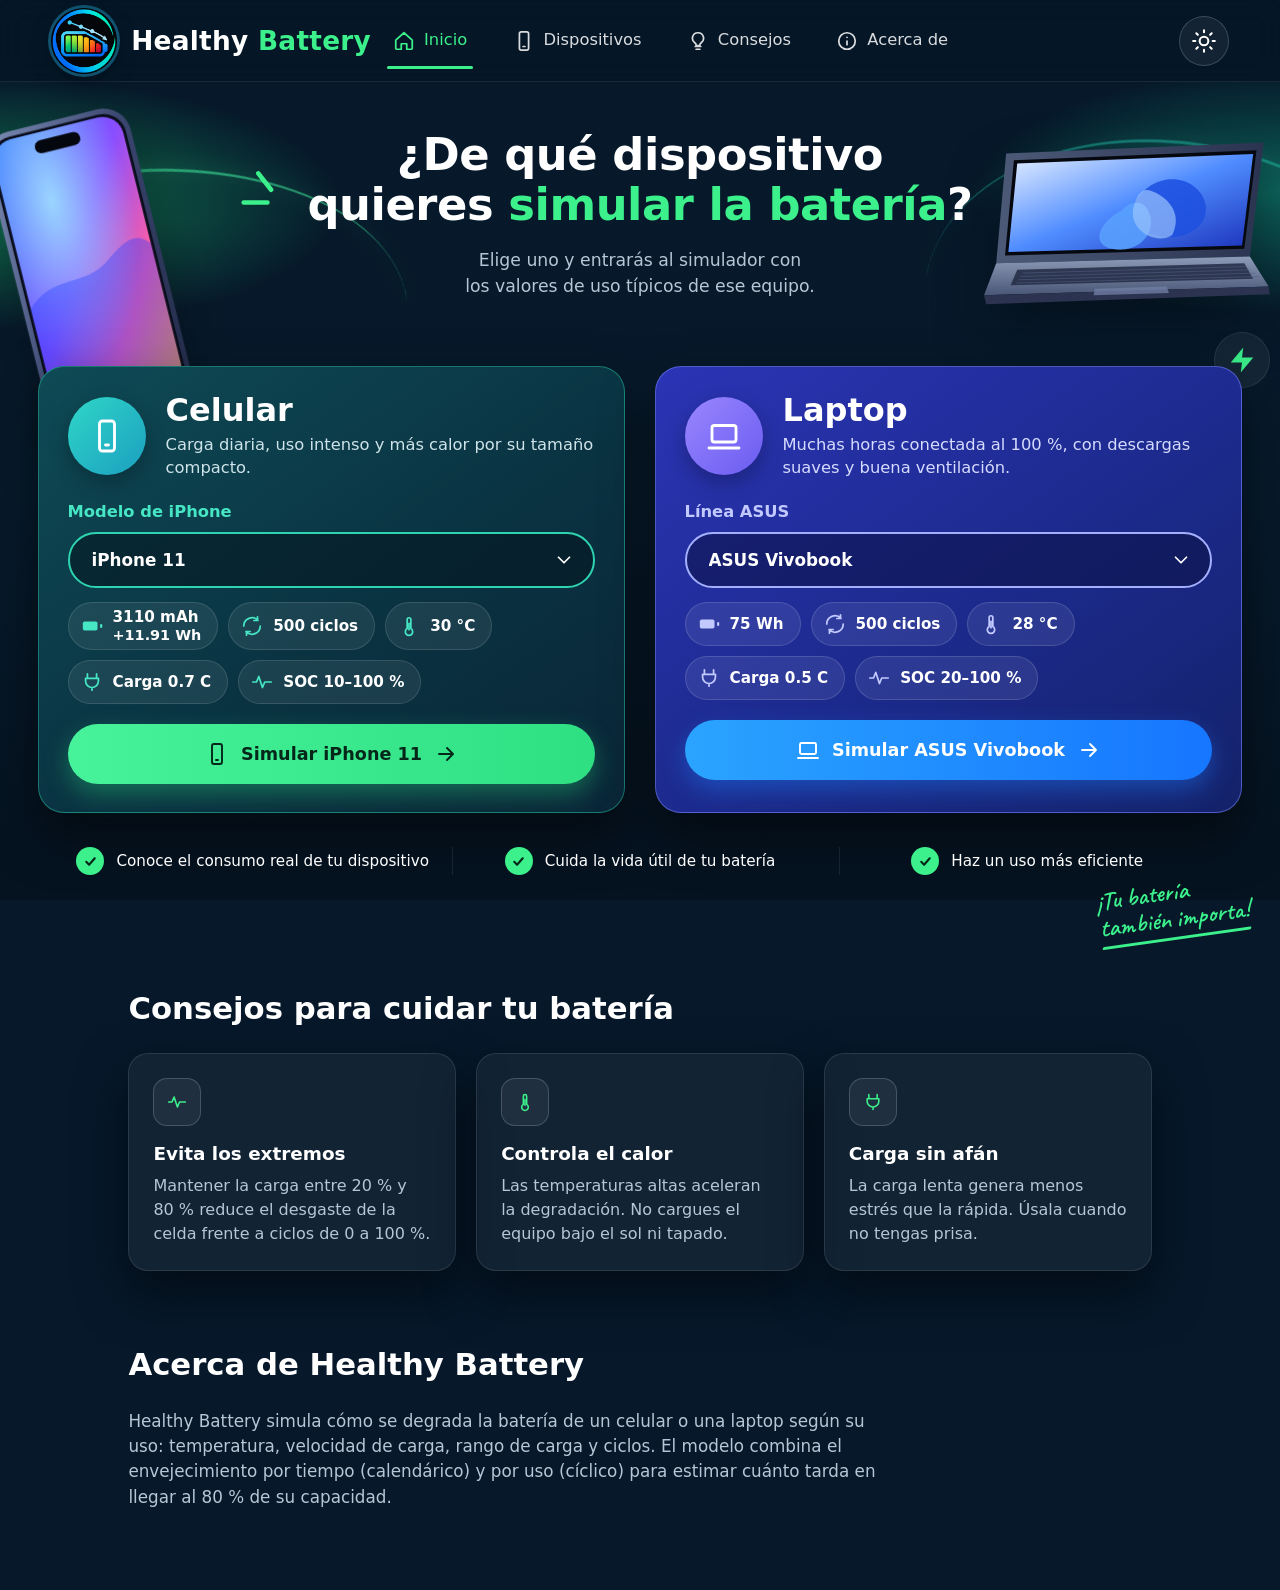
==== index.html @ 4bd44118 "Creación del proyecto" ====
<!doctype html>
<html lang="es">
<head>
  <meta charset="utf-8">
  <meta name="viewport" content="width=device-width, initial-scale=1">
  <title>Healthy Battery - Cuida tu batería</title>
  <link rel="icon" type="image/png" href="img/favicon.png">
  <!-- Tipografía manuscrita del lema (si no hay internet se usa una cursiva del sistema) -->
  <link rel="preconnect" href="https://fonts.googleapis.com">
  <link rel="preconnect" href="https://fonts.gstatic.com" crossorigin>
  <link href="https://fonts.googleapis.com/css2?family=Caveat:wght@600&display=swap" rel="stylesheet">
  <!-- theme.js va primero: aplica el tema guardado antes de pintar y evita el parpadeo -->
  <script src="js/theme.js"></script>
  <link rel="stylesheet" href="css/home.css">
</head>
<body>
  <!-- Íconos reutilizables: <svg class="ic"><use href="#i-nombre"/></svg> -->
  <svg width="0" height="0" style="position:absolute" aria-hidden="true">
    <symbol id="i-bolt" viewBox="0 0 24 24"><path d="M13 2 3 14h9l-1 8 10-12h-9z"/></symbol>
    <symbol id="i-phone" viewBox="0 0 24 24"><rect x="7" y="2" width="10" height="20" rx="2"/><path d="M11 18h2"/></symbol>
    <symbol id="i-laptop" viewBox="0 0 24 24"><rect x="4" y="5" width="16" height="11" rx="1.5"/><path d="M2 20h20"/></symbol>
    <symbol id="i-arrow" viewBox="0 0 24 24"><path d="M5 12h14M13 6l6 6-6 6"/></symbol>
    <symbol id="i-moon" viewBox="0 0 24 24"><path d="M21 12.8A9 9 0 1 1 11.2 3a7 7 0 0 0 9.8 9.8z"/></symbol>
    <symbol id="i-sun" viewBox="0 0 24 24"><circle cx="12" cy="12" r="4"/><path d="M12 2v2M12 20v2M4.9 4.9l1.4 1.4M17.7 17.7l1.4 1.4M2 12h2M20 12h2M4.9 19.1l1.4-1.4M17.7 6.3l1.4-1.4"/></symbol>
    <symbol id="i-home" viewBox="0 0 24 24"><path d="m3 11 9-8 9 8v9a1 1 0 0 1-1 1h-5v-6H9v6H4a1 1 0 0 1-1-1z"/></symbol>
    <symbol id="i-bulb" viewBox="0 0 24 24"><path d="M9 18h6M10 21h4M12 3a6 6 0 0 0-3.5 10.9c.9.7 1.5 1.6 1.5 2.6V17h4v-.5c0-1 .6-1.9 1.5-2.6A6 6 0 0 0 12 3z"/></symbol>
    <symbol id="i-info" viewBox="0 0 24 24"><circle cx="12" cy="12" r="9"/><path d="M12 16v-4M12 8h.01"/></symbol>
    <symbol id="i-battery" viewBox="0 0 24 24"><rect x="2" y="7" width="16" height="10" rx="2" fill="currentColor" stroke="none"/><path d="M22 11v2" stroke-width="2.4"/></symbol>
    <symbol id="i-cycle" viewBox="0 0 24 24"><path d="M21 12a9 9 0 0 1-15.5 6.2M3 12a9 9 0 0 1 15.5-6.2M18 2v4h-4M6 22v-4h4"/></symbol>
    <symbol id="i-thermo" viewBox="0 0 24 24"><path d="M14 14.8V5a2 2 0 0 0-4 0v9.8a4 4 0 1 0 4 0z"/><path d="M12 9v7"/></symbol>
    <symbol id="i-plug" viewBox="0 0 24 24"><path d="M7 3v5M17 3v5M5 8h14v3a7 7 0 0 1-14 0zM12 18v3"/></symbol>
    <symbol id="i-pulse" viewBox="0 0 24 24"><path d="M2 12h4l2.5-6 4 12 2.5-6H22"/></symbol>
    <symbol id="i-check" viewBox="0 0 24 24"><path d="m6 12.5 4 4 8-9"/></symbol>
    <symbol id="i-chev" viewBox="0 0 24 24"><path d="m6 9 6 6 6-6"/></symbol>
  </svg>

  <!-- ============ ENCABEZADO ============ -->
  <header class="topbar">
    <a class="brand" href="#inicio" aria-label="Healthy Battery, ir al inicio">
      <img class="logo" src="img/logo.png" alt="">
      <span>Healthy <b>Battery</b></span>
    </a>

    <nav class="nav" aria-label="Principal">
      <a href="#inicio" class="active"><svg class="ic"><use href="#i-home"/></svg>Inicio</a>
      <a href="#dispositivos"><svg class="ic"><use href="#i-phone"/></svg>Dispositivos</a>
      <a href="#consejos"><svg class="ic"><use href="#i-bulb"/></svg>Consejos</a>
      <a href="#acerca"><svg class="ic"><use href="#i-info"/></svg>Acerca de</a>
    </nav>

    <button id="themeBtn" class="theme-btn" type="button" aria-label="Cambiar a modo claro">
      <svg class="ic"><use href="#i-sun"/></svg>
    </button>
  </header>

  <main>
    <!-- ============ HÉROE ============ -->
    <section class="hero" id="inicio">
      <span class="bg-wave bg-wave-l" aria-hidden="true"></span>
      <span class="bg-wave bg-wave-r" aria-hidden="true"></span>

      <!-- Adornos -->
      <span class="bolt-badge bolt-l" aria-hidden="true"><svg class="ic"><use href="#i-bolt"/></svg></span>
      <span class="bolt-badge bolt-r" aria-hidden="true"><svg class="ic"><use href="#i-bolt"/></svg></span>
      <svg class="spark spark-l" viewBox="0 0 70 60" aria-hidden="true"><path d="M4 40h26M20 8l14 18"/></svg>
      <svg class="spark spark-r" viewBox="0 0 70 60" aria-hidden="true"><path d="M66 40H40M50 8 36 26"/></svg>

      <!-- Celular (ilustración propia). Para usar una foto: reemplaza el <svg> por <img src="img/home/celular.png" alt=""> -->
      <svg class="art art-phone" viewBox="0 0 220 420" aria-hidden="true">
        <defs>
          <linearGradient id="pBody" x1="0" y1="0" x2="1" y2="1"><stop offset="0" stop-color="#7f8fb8"/><stop offset=".5" stop-color="#3b4670"/><stop offset="1" stop-color="#232a48"/></linearGradient>
          <linearGradient id="pScr" x1=".1" y1="0" x2=".9" y2="1"><stop offset="0" stop-color="#2d6bff"/><stop offset=".45" stop-color="#8a4dff"/><stop offset=".75" stop-color="#ff5fa2"/><stop offset="1" stop-color="#ff9a3c"/></linearGradient>
          <radialGradient id="pGlow" cx=".35" cy=".25" r=".6"><stop offset="0" stop-color="#9fe3ff" stop-opacity=".9"/><stop offset="1" stop-color="#9fe3ff" stop-opacity="0"/></radialGradient>
        </defs>
        <rect x="8" y="6" width="204" height="408" rx="38" fill="url(#pBody)"/>
        <rect x="15" y="13" width="190" height="394" rx="32" fill="#0a0e1c"/>
        <rect x="19" y="17" width="182" height="386" rx="29" fill="url(#pScr)"/>
        <rect x="19" y="17" width="182" height="386" rx="29" fill="url(#pGlow)"/>
        <path d="M19 250c40-40 80-10 120-40s50-20 62-8v201a29 29 0 0 1-29 29H48a29 29 0 0 1-29-29z" fill="#1b3cff" opacity=".35"/>
        <rect x="78" y="28" width="64" height="18" rx="9" fill="#05070f"/>
      </svg>

      <!-- Laptop (ilustración propia). Para usar una foto: reemplaza el <svg> por <img src="img/home/laptop.png" alt=""> -->
      <svg class="art art-laptop" viewBox="0 0 520 330" aria-hidden="true">
        <defs>
          <linearGradient id="lScr" x1="0" y1="0" x2="1" y2="1"><stop offset="0" stop-color="#e8f1ff"/><stop offset=".5" stop-color="#4f8cff"/><stop offset="1" stop-color="#1a2fb8"/></linearGradient>
          <linearGradient id="lLid" x1="0" y1="0" x2="1" y2="0"><stop offset="0" stop-color="#4c5a78"/><stop offset="1" stop-color="#2a3350"/></linearGradient>
          <linearGradient id="lBase" x1="0" y1="0" x2="0" y2="1"><stop offset="0" stop-color="#8d9bb8"/><stop offset="1" stop-color="#4a5675"/></linearGradient>
        </defs>
        <polygon points="40,28 505,8 480,214 22,226" fill="url(#lLid)"/>
        <polygon points="54,40 492,22 470,200 38,212" fill="#06080f"/>
        <polygon points="60,46 486,29 466,194 44,206" fill="url(#lScr)"/>
        <g opacity=".85">
          <path d="M270 120c40-70 120-50 130 0 8 40-40 70-90 55-50-15-70 40-30 8z" fill="#1d4fe0"/>
          <path d="M250 130c-40 20-60 60-20 70 40 10 80-20 70-60-10-35-40-25-50-10z" fill="#5aa2ff"/>
          <path d="M300 95c30 10 60 40 40 80-30 20-80-10-70-50 5-20 15-35 30-30z" fill="#a9d1ff" opacity=".7"/>
        </g>
        <polygon points="22,226 480,214 514,268 0,284" fill="url(#lBase)"/>
        <polygon points="0,284 514,268 516,282 4,300" fill="#2b3350"/>
        <g fill="#232b44" opacity=".85">
          <polygon points="60,238 470,226 486,254 48,266"/>
        </g>
        <g stroke="#52608a" stroke-width="1.4" opacity=".7">
          <path d="M70 244l404-12M66 250l416-12M62 256l428-12M58 262l440-12"/>
        </g>
        <polygon points="200,272 330,268 334,280 198,284" fill="#6f7ea3" opacity=".8"/>
      </svg>

      <div class="hero-text">
        <h1>¿De qué dispositivo<br>quieres <em>simular la batería</em>?</h1>
        <p>Elige uno y entrarás al simulador con<br>los valores de uso típicos de ese equipo.</p>
      </div>
    </section>

    <!-- ============ TARJETAS DE DISPOSITIVO ============ -->
    <section class="home" id="dispositivos" aria-label="Dispositivos">
      <div id="cards" class="cards"></div>

      <ul class="perks">
        <li><span class="tick"><svg class="ic"><use href="#i-check"/></svg></span>Conoce el consumo real de tu dispositivo</li>
        <li><span class="tick"><svg class="ic"><use href="#i-check"/></svg></span>Cuida la vida útil de tu batería</li>
        <li><span class="tick"><svg class="ic"><use href="#i-check"/></svg></span>Haz un uso más eficiente</li>
      </ul>

      <span class="slogan">¡Tu batería<br>también importa!</span>
    </section>

    <!-- ============ CONSEJOS ============ -->
    <section class="info" id="consejos" aria-labelledby="t-consejos">
      <h2 id="t-consejos">Consejos para cuidar tu batería</h2>
      <div class="tips">
        <article class="tip"><span class="tip-ico"><svg class="ic"><use href="#i-pulse"/></svg></span>
          <h3>Evita los extremos</h3><p>Mantener la carga entre 20 % y 80 % reduce el desgaste de la celda frente a ciclos de 0 a 100 %.</p></article>
        <article class="tip"><span class="tip-ico"><svg class="ic"><use href="#i-thermo"/></svg></span>
          <h3>Controla el calor</h3><p>Las temperaturas altas aceleran la degradación. No cargues el equipo bajo el sol ni tapado.</p></article>
        <article class="tip"><span class="tip-ico"><svg class="ic"><use href="#i-plug"/></svg></span>
          <h3>Carga sin afán</h3><p>La carga lenta genera menos estrés que la rápida. Úsala cuando no tengas prisa.</p></article>
      </div>
    </section>

    <!-- ============ ACERCA DE ============ -->
    <section class="info about" id="acerca" aria-labelledby="t-acerca">
      <h2 id="t-acerca">Acerca de Healthy Battery</h2>
      <p>Healthy Battery simula cómo se degrada la batería de un celular o una laptop según su uso: temperatura, velocidad de carga, rango de carga y ciclos. El modelo combina el envejecimiento por tiempo (calendárico) y por uso (cíclico) para estimar cuánto tarda en llegar al 80 % de su capacidad.</p>
    </section>
  </main>

  <footer class="foot"></footer>

  <script>
    addEventListener('error', function (e) {
      var t = e.target, box = document.getElementById('cards');
      if (!box) return;
      // Ignora recursos externos opcionales (la fuente de Google si no hay internet)
      var ref = t && t.getAttribute && (t.getAttribute('src') || t.getAttribute('href') || '');
      if (/^https?:/.test(ref)) return;
      box.textContent = (t && (t.src || t.href) && t !== window)
        ? 'No se pudo cargar "' + (t.getAttribute('src') || t.getAttribute('href')) + '". Revisa la ruta.'
        : 'Error de JavaScript: ' + e.message;
    }, true);
  </script>
  <script src="js/devices.js"></script>
  <script src="js/home.js"></script>
</body>
</html>
---- css/home.css ----
/* home.css: pantalla de inicio de Healthy Battery (modo claro y oscuro).
   Los colores salen de las variables de :root (claro) y :root[data-theme="dark"] (oscuro).
   theme.js solo cambia el atributo data-theme del <html>. */

/* ============ Variables: MODO CLARO ============ */
:root{
  color-scheme:light;
  --page:linear-gradient(180deg,#eefaf5 0%,#f6fbff 45%,#e9f5f1 100%);
  --text:#0b2233; --muted:#4b6678;
  --accent:#0c9f5b; --accent-2:#13b9a5;
  --bar:linear-gradient(90deg,#0a6b4d 0%,#12a06e 52%,#16a9bd 100%); --bar-line:rgba(11,34,51,.1);
  --btn-bg:#ffffff; --btn-line:rgba(11,34,51,.18); --btn-fg:#0b2233;
  --hero-glow-l:rgba(40,200,130,.30); --hero-glow-r:rgba(30,190,170,.26);
  --wave-line:rgba(20,170,110,.45);
  --badge-bg:rgba(255,255,255,.75); --badge-fg:#0c9f5b;
  --shadow:0 18px 40px rgba(20,70,70,.14);

  /* Tarjeta Celular */
  --ph-bg:linear-gradient(145deg,#d9f8e8 0%,#a6ebc8 55%,#86dfc0 100%); --ph-line:#4fc99a; --ph-fg:#06281d; --ph-sub:#25574a;
  --ph-ico:linear-gradient(135deg,#1fc9b3,#0e9bb0); --ph-label:#0b7f6a;
  --ph-chip:rgba(255,255,255,.6); --ph-chip-line:rgba(12,159,91,.35);
  --ph-sel:#ffffff; --ph-sel-line:#2bb89a;
  /* Tarjeta Laptop */
  --lp-bg:linear-gradient(145deg,#e3e7ff 0%,#bcc5ff 55%,#a3adf7 100%); --lp-line:#7f8cf0; --lp-fg:#10163f; --lp-sub:#3a4585;
  --lp-ico:linear-gradient(135deg,#8b7bff,#5a57e8); --lp-label:#4a45c9;
  --lp-chip:rgba(255,255,255,.6); --lp-chip-line:rgba(90,87,232,.35);
  --lp-sel:#ffffff; --lp-sel-line:#7d86ee;

  --tip-bg:#ffffff; --tip-line:rgba(11,34,51,.1);
}

/* ============ Variables: MODO OSCURO ============ */
:root[data-theme="dark"]{
  color-scheme:dark;
  --page:linear-gradient(180deg,#06182a 0%,#071a2b 55%,#05121f 100%);
  --text:#ffffff; --muted:#b4c7d6;
  --accent:#3cf08c; --accent-2:#2ee6c5;
  --bar:rgba(6,22,38,.82); --bar-line:rgba(255,255,255,.08);
  --btn-bg:rgba(255,255,255,.06); --btn-line:rgba(255,255,255,.18); --btn-fg:#ffffff;
  --hero-glow-l:rgba(25,205,120,.55); --hero-glow-r:rgba(20,190,150,.45);
  --wave-line:rgba(70,255,170,.5);
  --badge-bg:rgba(255,255,255,.06); --badge-fg:#3cf08c;
  --shadow:0 22px 50px rgba(0,0,0,.5);

  --ph-bg:linear-gradient(145deg,#0e4a55 0%,#0a3342 55%,#0a2638 100%); --ph-line:rgba(40,210,170,.45); --ph-fg:#ffffff; --ph-sub:#cfe3ea;
  --ph-ico:linear-gradient(135deg,#2fd6c8,#1b9fc0); --ph-label:#46e6c4;
  --ph-chip:rgba(255,255,255,.07); --ph-chip-line:rgba(255,255,255,.12);
  --ph-sel:rgba(4,20,30,.55); --ph-sel-line:#2ed3b0;

  --lp-bg:linear-gradient(145deg,#2b34b5 0%,#1c2a8c 55%,#14226a 100%); --lp-line:rgba(130,140,255,.5); --lp-fg:#ffffff; --lp-sub:#d6dcff;
  --lp-ico:linear-gradient(135deg,#9a86ff,#6a5cf0); --lp-label:#c2c9ff;
  --lp-chip:rgba(255,255,255,.08); --lp-chip-line:rgba(255,255,255,.14);
  --lp-sel:rgba(8,14,60,.5); --lp-sel-line:#a4b0ff;

  --tip-bg:rgba(255,255,255,.05); --tip-line:rgba(255,255,255,.1);
}

/* ============ Base ============ */
*,*::before,*::after{box-sizing:border-box}
html{scroll-behavior:smooth;scroll-padding-top:90px;background:#eefaf5}
html[data-theme="dark"]{background:#06182a}
body{margin:0;min-height:100vh;color:var(--text);background:var(--page);background-attachment:fixed;
  font:400 16px/1.5 'Segoe UI',system-ui,-apple-system,Roboto,sans-serif;overflow-x:hidden}
h1,h2,h3,p{margin:0}
a{color:inherit;text-decoration:none}
button{font:inherit}
.ic{width:20px;height:20px;fill:none;stroke:currentColor;stroke-width:1.9;stroke-linecap:round;stroke-linejoin:round;flex:none}
[hidden]{display:none!important}
:focus-visible{outline:2px solid var(--accent);outline-offset:3px}

/* ============ Encabezado ============ */
.topbar{position:sticky;top:0;z-index:50;display:grid;grid-template-columns:1fr auto 1fr;align-items:center;
  gap:16px;height:82px;padding:0 clamp(16px,4vw,56px);
  background:var(--bar);backdrop-filter:blur(14px);-webkit-backdrop-filter:blur(14px);border-bottom:1px solid var(--bar-line)}
.brand{color:var(--text);display:flex;align-items:center;gap:14px;justify-self:start;font-weight:800;font-size:1.65rem;letter-spacing:.01em;white-space:nowrap}
.brand b{color:var(--accent);font-weight:800}
.brand .logo{width:66px;height:66px;border-radius:50%;box-shadow:0 0 0 3px rgba(40,200,255,.35),0 8px 22px rgba(0,0,0,.3)}
.nav{display:flex;gap:clamp(8px,2.6vw,40px)}
.nav a{position:relative;display:flex;align-items:center;gap:9px;padding:10px 6px;font-weight:500;font-size:1.02rem;color:var(--text);opacity:.85;transition:color .2s,opacity .2s}
.nav a:hover{opacity:1}
.nav a::after{content:"";position:absolute;left:0;right:0;bottom:-6px;height:3px;border-radius:3px;background:var(--accent);transform:scaleX(0);transition:transform .25s}
.nav a.active{color:var(--accent);opacity:1}
.nav a.active::after{transform:scaleX(1)}
.nav .ic{width:22px;height:22px}

.theme-btn{justify-self:end;display:grid;place-items:center;width:50px;height:50px;padding:0;border-radius:50%;cursor:pointer;
  color:var(--btn-fg);background:var(--btn-bg);border:1px solid var(--btn-line);transition:transform .2s,background .2s}
.theme-btn:hover{transform:rotate(18deg) scale(1.06)}
.theme-btn .ic{width:26px;height:26px}

/* Encabezado en modo claro: degradado verde-turquesa con texto blanco */
:root:not([data-theme="dark"]) .topbar{--text:#ffffff;--accent:#c4ffe0;--btn-bg:rgba(255,255,255,.18);--btn-line:rgba(255,255,255,.5);--btn-fg:#ffffff;
  border-bottom-color:rgba(255,255,255,.25);box-shadow:0 6px 20px rgba(10,107,77,.25)}
:root:not([data-theme="dark"]) .nav a{opacity:.92}
:root:not([data-theme="dark"]) .nav a.active::after{background:#fff}
:root:not([data-theme="dark"]) .nav a.active{color:#fff}

/* ============ Héroe ============ */
.hero{position:relative;z-index:0;min-height:290px;padding:48px 24px 0;text-align:center;
  background:
    radial-gradient(ellipse 38% 62% at 0% 42%,var(--hero-glow-l),transparent 70%),
    radial-gradient(ellipse 34% 60% at 100% 38%,var(--hero-glow-r),transparent 70%)}
.hero-text{position:relative;z-index:1}
.hero h1{font-size:clamp(1.9rem,3.5vw,3.3rem);line-height:1.12;font-weight:800;letter-spacing:-.01em;text-wrap:balance}
.hero h1 em{font-style:normal;color:var(--accent)}
.hero p{margin-top:18px;font-size:clamp(1rem,1.35vw,1.2rem);line-height:1.5;color:var(--muted)}

/* Ondas de fondo */
.bg-wave{position:absolute;pointer-events:none;border-radius:50%;border-top:3px solid var(--wave-line);filter:drop-shadow(0 0 8px var(--wave-line))}
.bg-wave-l{left:-14%;top:90px;width:46%;height:340px;transform:rotate(-8deg)}
.bg-wave-r{right:-12%;top:60px;width:40%;height:360px;transform:rotate(10deg);border-top-color:rgba(40,230,200,.4)}

/* Adornos */
.bolt-badge{position:absolute;display:grid;place-items:center;width:74px;height:74px;border-radius:50%;
  color:var(--badge-fg);background:var(--badge-bg);border:1px solid var(--bar-line);animation:float 4.5s ease-in-out infinite}
.bolt-badge .ic{width:38px;height:38px;fill:currentColor;stroke:none}
.bolt-l{left:4.5%;top:110px}
.bolt-r{right:.8%;top:250px;width:56px;height:56px;animation-delay:-2s}
.bolt-r .ic{width:30px;height:30px}
.spark{position:absolute;width:64px;top:84px;fill:none;stroke:var(--accent);stroke-width:5;stroke-linecap:round}
.spark-l{left:calc(50% - 400px)}
.spark-r{right:calc(50% - 400px)}
@keyframes float{0%,100%{transform:translateY(0)}50%{transform:translateY(-8px)}}

/* Ilustraciones de los equipos (quedan detrás de las tarjetas) */
.art{position:absolute;z-index:0;height:auto;filter:drop-shadow(0 22px 28px rgba(0,0,0,.35))}
.art-phone{width:clamp(130px,12.5vw,200px);left:max(8px,calc(50% - 690px));top:30px;transform:rotate(-14deg);animation:rise .9s ease both}
.art-laptop{width:clamp(240px,22.5vw,400px);right:max(8px,calc(50% - 800px));top:56px;animation:rise .9s .15s ease both}
@keyframes rise{from{opacity:0;transform:translateY(24px) rotate(var(--r,0deg))}to{opacity:1}}
.art-phone{--r:-14deg}

/* ============ Tarjetas ============ */
.home{position:relative;z-index:2;max-width:1340px;margin:0 auto;padding:0 clamp(16px,3vw,40px) 70px}
.cards{display:grid;grid-template-columns:repeat(2,minmax(0,1fr));gap:clamp(18px,2.4vw,36px);margin-top:-6px}

.dev{--bg:var(--ph-bg);--line:var(--ph-line);--fg:var(--ph-fg);--sub:var(--ph-sub);--ico:var(--ph-ico);--label:var(--ph-label);
  --chip:var(--ph-chip);--chip-line:var(--ph-chip-line);--sel:var(--ph-sel);--sel-line:var(--ph-sel-line);
  display:flex;flex-direction:column;gap:14px;padding:26px clamp(18px,2.2vw,30px) 28px;border-radius:26px;color:var(--fg);
  background:var(--bg);border:1px solid var(--line);box-shadow:var(--shadow);transition:transform .25s,box-shadow .25s}
.dev[data-device="laptop"]{--bg:var(--lp-bg);--line:var(--lp-line);--fg:var(--lp-fg);--sub:var(--lp-sub);--ico:var(--lp-ico);--label:var(--lp-label);
  --chip:var(--lp-chip);--chip-line:var(--lp-chip-line);--sel:var(--lp-sel);--sel-line:var(--lp-sel-line)}
.dev:hover,.dev:focus-within{transform:translateY(-6px)}

.dev-head{display:flex;align-items:center;gap:20px}
.dev-ico{display:grid;place-items:center;width:78px;height:78px;border-radius:50%;flex:none;color:#fff;background:var(--ico);
  box-shadow:0 8px 20px rgba(0,0,0,.25)}
.dev-ico .ic{width:36px;height:36px}
.dev h2{font-size:2rem;font-weight:700;line-height:1.1}
.dev-head p{margin-top:6px;color:var(--sub);font-size:1.02rem;line-height:1.4}

.flt{display:flex;flex-direction:column;gap:8px;margin-top:6px;font-weight:700;font-size:1.02rem;color:var(--label)}
.sel{position:relative;display:block}
.flt-sel{width:100%;height:56px;padding:0 52px 0 22px;border-radius:28px;cursor:pointer;
  font-family:inherit;font-size:1.05rem;font-weight:700;color:var(--fg);background:var(--sel);border:2px solid var(--sel-line);
  appearance:none;-webkit-appearance:none}
.flt-sel option{color:#0b2233;background:#fff}
.sel .chev{position:absolute;right:20px;top:50%;width:22px;height:22px;margin-top:-11px;color:var(--fg);pointer-events:none}

.chips{display:flex;flex-wrap:wrap;gap:10px;list-style:none;margin:0;padding:0}
.chips li{display:flex;align-items:center;gap:10px;min-height:44px;padding:6px 16px 6px 12px;border-radius:999px;
  background:var(--chip);border:1px solid var(--chip-line);font-weight:600;font-size:.95rem;white-space:nowrap}
.chips .ic{width:22px;height:22px;color:var(--label)}
.chips .two{display:flex;flex-direction:column;line-height:1.15}
.chips .two small{font-size:.9rem;font-weight:600}

.go{margin-top:6px;display:flex;align-items:center;justify-content:center;gap:12px;height:60px;border-radius:30px;font-weight:700;font-size:1.1rem;
  transition:filter .2s,transform .2s,box-shadow .2s}
.go .ic{width:24px;height:24px;transition:transform .2s}
.go:hover{filter:brightness(1.07);transform:translateY(-2px)}
.go:hover .ic:last-child{transform:translateX(5px)}
.dev[data-device="phone"] .go{color:#04271a;background:linear-gradient(90deg,#46f29a,#2fe083);box-shadow:0 10px 24px rgba(40,224,130,.35)}
.dev[data-device="laptop"] .go{color:#fff;background:linear-gradient(90deg,#2aa4ff,#1676ff);box-shadow:0 10px 24px rgba(30,130,255,.4)}

/* Ventajas debajo de las tarjetas */
.perks{display:flex;justify-content:space-between;align-items:center;gap:12px;list-style:none;margin:34px auto 0;padding:0 clamp(0px,2vw,30px);max-width:1200px}
.perks li{flex:1;white-space:nowrap;display:flex;align-items:center;justify-content:center;gap:12px;font-size:.95rem;color:var(--text)}
.perks li+li{border-left:1px solid var(--bar-line)}
.tick{display:grid;place-items:center;width:28px;height:28px;border-radius:50%;flex:none;color:#04271a;background:var(--accent)}
.tick .ic{width:17px;height:17px;stroke-width:3}

/* Lema manuscrito */
.slogan{position:absolute;right:clamp(16px,2.5vw,48px);bottom:6px;transform:rotate(-8deg);
  font:600 1.6rem/1.05 'Caveat','Segoe Script','Bradley Hand','Brush Script MT',cursive;color:var(--accent);text-align:left}
.slogan::after{content:"";display:block;height:3px;margin-top:4px;border-radius:3px;background:currentColor;transform:skewX(-20deg)}

/* ============ Consejos y Acerca de ============ */
.info{max-width:1100px;margin:0 auto;padding:40px clamp(16px,3vw,40px) 30px}
.info h2{font-size:clamp(1.5rem,2.4vw,2rem);font-weight:800;margin-bottom:22px}
.tips{display:grid;grid-template-columns:repeat(auto-fit,minmax(240px,1fr));gap:20px}
.tip{padding:24px;border-radius:20px;background:var(--tip-bg);border:1px solid var(--tip-line);box-shadow:var(--shadow)}
.tip-ico{display:grid;place-items:center;width:48px;height:48px;border-radius:14px;margin-bottom:14px;color:var(--accent);background:var(--btn-bg);border:1px solid var(--btn-line)}
.tip h3{font-size:1.15rem;margin-bottom:6px}
.tip p,.about p{color:var(--muted)}
.about p{max-width:70ch;font-size:1.05rem}
.foot{height:50px}

/* ============ Responsive ============ */
@media (max-width:1180px){
  .spark{display:none}
  .bolt-l{left:2%}
}
@media (max-width:1060px){
  .art,.bolt-badge,.bg-wave{display:none}
  .hero{min-height:0;padding:44px 20px 40px}
  .cards{margin-top:0}
}
@media (max-width:900px){
  .cards{grid-template-columns:1fr}
  .perks{flex-direction:column;align-items:flex-start;padding:0 8px}
  .perks li{justify-content:flex-start}
  .perks li+li{border-left:0}
  .perks li{white-space:normal}
  .slogan{position:static;display:block;margin:28px 0 0;width:max-content;margin-left:auto}
}
@media (max-width:760px){
  .topbar{grid-template-columns:1fr auto;grid-template-areas:"brand btn" "nav nav";height:auto;padding-block:10px 8px;row-gap:6px}
  .brand{grid-area:brand;font-size:1.3rem}.brand .logo{width:48px;height:48px}
  .theme-btn{grid-area:btn}
  .nav{grid-area:nav;overflow-x:auto;gap:18px;padding-bottom:6px;scrollbar-width:none}
  .nav::-webkit-scrollbar{display:none}
  .nav a{font-size:.95rem}
  html{scroll-padding-top:120px}
  .dev-head{flex-direction:column;align-items:flex-start;gap:12px}
  .dev h2{font-size:1.7rem}
  .chips li{white-space:normal}
}
@media (prefers-reduced-motion:reduce){
  *{animation:none!important;transition:none!important;scroll-behavior:auto!important}
}

/* ============ Transición claro / oscuro ============ */
/* Navegadores con View Transitions: círculo que se expande desde el botón */
::view-transition-old(root),::view-transition-new(root){animation:none;mix-blend-mode:normal}
::view-transition-old(root){z-index:1}
::view-transition-new(root){z-index:2}
/* Respaldo: fundido suave de colores */
.theme-anim,.theme-anim *,.theme-anim *::before,.theme-anim *::after{
  transition:background-color .6s ease,color .6s ease,border-color .6s ease,fill .6s ease,stroke .6s ease,box-shadow .6s ease!important}
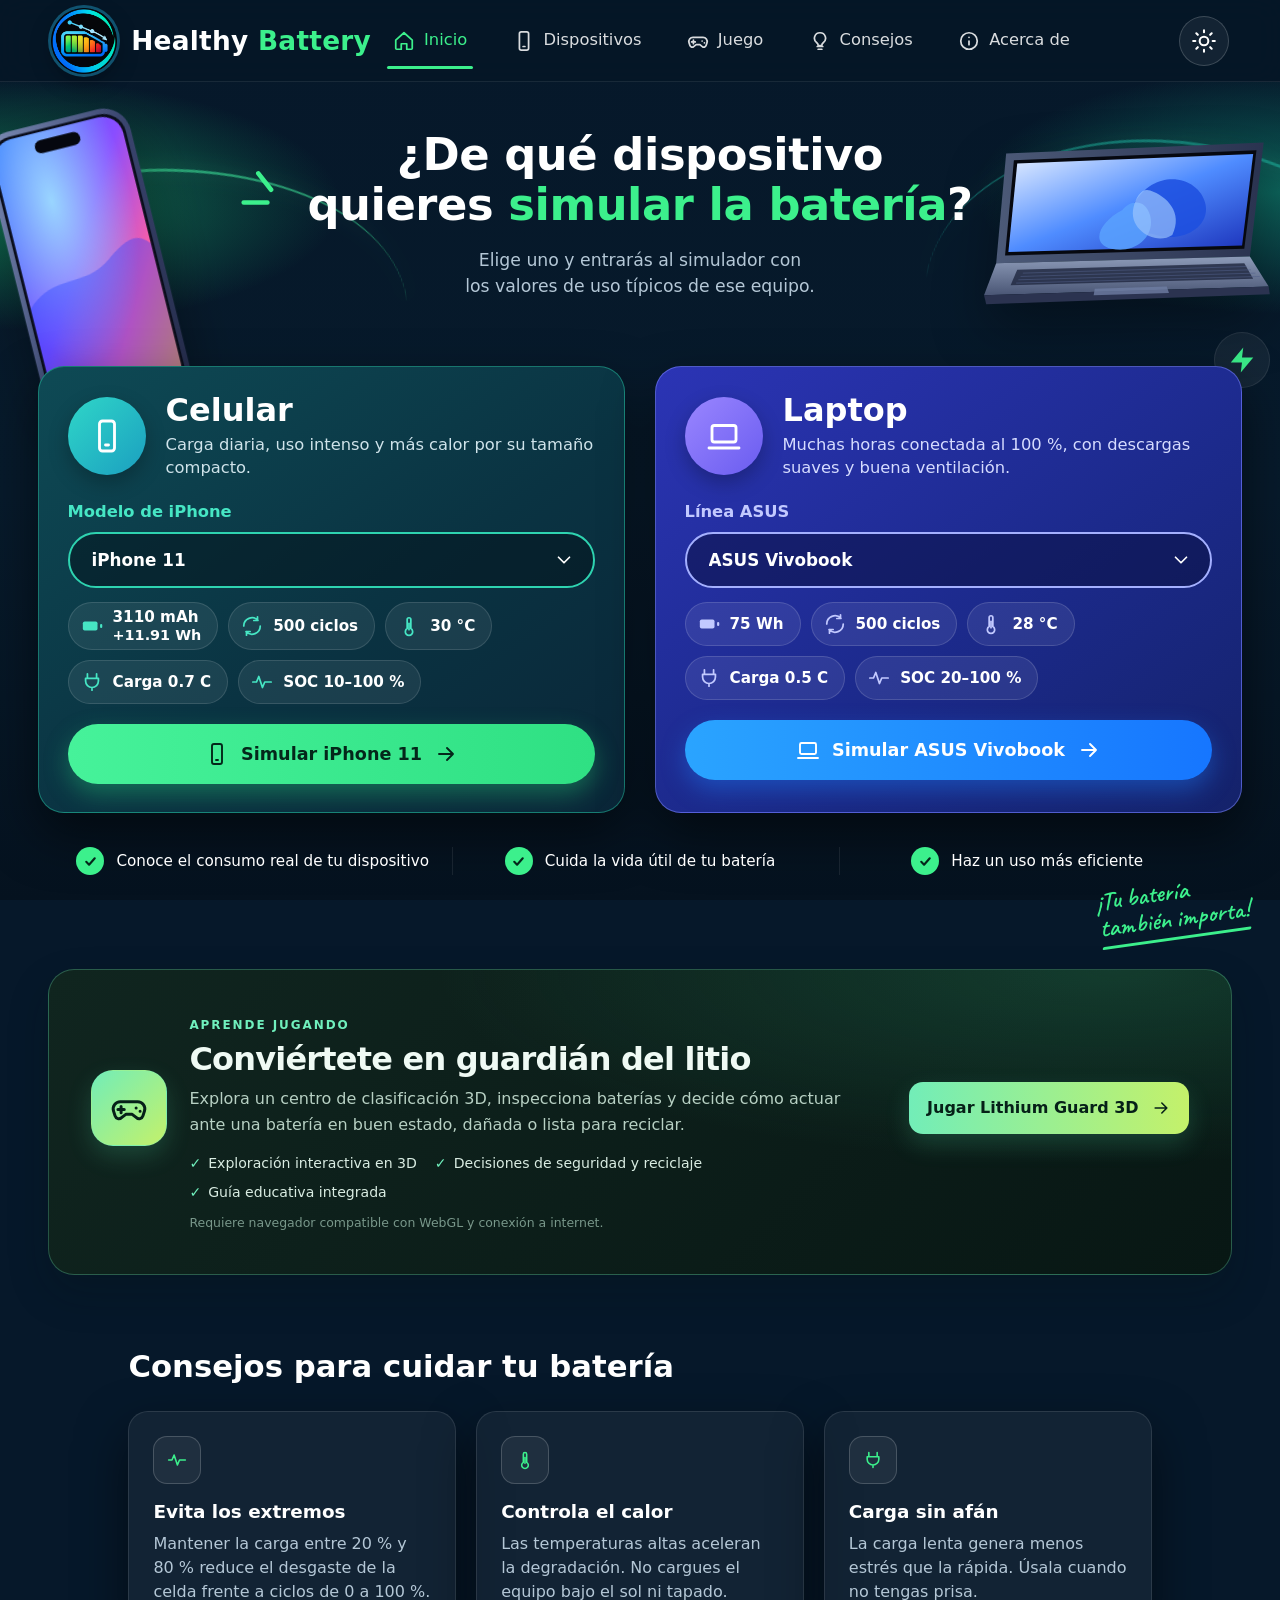
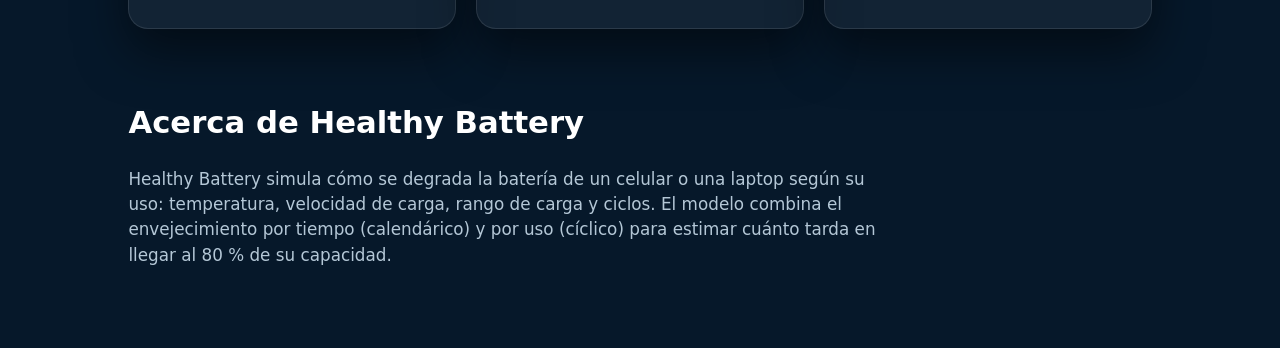
==== commit 6c3a614f: "game" ====
--- a/index.html
+++ b/index.html
@@ -32,6 +32,7 @@
     <symbol id="i-pulse" viewBox="0 0 24 24"><path d="M2 12h4l2.5-6 4 12 2.5-6H22"/></symbol>
     <symbol id="i-check" viewBox="0 0 24 24"><path d="m6 12.5 4 4 8-9"/></symbol>
     <symbol id="i-chev" viewBox="0 0 24 24"><path d="m6 9 6 6 6-6"/></symbol>
+    <symbol id="i-game" viewBox="0 0 24 24"><path d="M6.5 8h11a4.5 4.5 0 0 1 4.3 5.8l-1 3.2a2.5 2.5 0 0 1-4.1 1.1L14 16h-4l-2.7 2.1a2.5 2.5 0 0 1-4.1-1.1l-1-3.2A4.5 4.5 0 0 1 6.5 8Z"/><path d="M7 11v4M5 13h4M16.5 12h.01M19 14h.01"/></symbol>
   </svg>
 
   <!-- ============ ENCABEZADO ============ -->
@@ -44,6 +45,7 @@
     <nav class="nav" aria-label="Principal">
       <a href="#inicio" class="active"><svg class="ic"><use href="#i-home"/></svg>Inicio</a>
       <a href="#dispositivos"><svg class="ic"><use href="#i-phone"/></svg>Dispositivos</a>
+      <a href="#juego"><svg class="ic"><use href="#i-game"/></svg>Juego</a>
       <a href="#consejos"><svg class="ic"><use href="#i-bulb"/></svg>Consejos</a>
       <a href="#acerca"><svg class="ic"><use href="#i-info"/></svg>Acerca de</a>
     </nav>
@@ -125,6 +127,28 @@
       <span class="slogan">¡Tu batería<br>también importa!</span>
     </section>
 
+    <!-- ============ JUEGO EDUCATIVO ============ -->
+    <section class="game-section" id="juego" aria-labelledby="t-juego">
+      <div class="game-promo">
+        <div class="game-promo-icon" aria-hidden="true"><svg class="ic"><use href="#i-game"/></svg></div>
+        <div class="game-promo-copy">
+          <span class="game-eyebrow">APRENDE JUGANDO</span>
+          <h2 id="t-juego">Conviértete en guardián del litio</h2>
+          <p>Explora un centro de clasificación 3D, inspecciona baterías y decide cómo actuar ante una batería en buen estado, dañada o lista para reciclar.</p>
+          <ul class="game-points">
+            <li>Exploración interactiva en 3D</li>
+            <li>Decisiones de seguridad y reciclaje</li>
+            <li>Guía educativa integrada</li>
+          </ul>
+        </div>
+        <a class="game-launch" href="juego/index.html">
+          <span>Jugar Lithium Guard 3D</span>
+          <svg class="ic"><use href="#i-arrow"/></svg>
+        </a>
+        <small class="game-requirement">Requiere navegador compatible con WebGL y conexión a internet.</small>
+      </div>
+    </section>
+
     <!-- ============ CONSEJOS ============ -->
     <section class="info" id="consejos" aria-labelledby="t-consejos">
       <h2 id="t-consejos">Consejos para cuidar tu batería</h2>
--- a/css/home.css
+++ b/css/home.css
@@ -183,6 +183,28 @@
   font:600 1.6rem/1.05 'Caveat','Segoe Script','Bradley Hand','Brush Script MT',cursive;color:var(--accent);text-align:left}
 .slogan::after{content:"";display:block;height:3px;margin-top:4px;border-radius:3px;background:currentColor;transform:skewX(-20deg)}
 
+/* ============ Juego educativo ============ */
+.game-section{max-width:1260px;margin:0 auto;padding:24px clamp(16px,3vw,40px) 28px}
+.game-promo{position:relative;display:grid;grid-template-columns:auto minmax(0,1fr) auto;align-items:center;gap:22px;
+  padding:clamp(22px,4vw,42px);overflow:hidden;border:1px solid rgba(112,240,189,.28);border-radius:26px;
+  color:#effaf4;background:radial-gradient(ellipse at 90% 0%,rgba(45,157,113,.25),transparent 45%),linear-gradient(135deg,#10251f,#081714);
+  box-shadow:0 18px 40px rgba(2,20,16,.22)}
+.game-promo-icon{display:grid;place-items:center;width:76px;height:76px;border:1px solid rgba(112,240,189,.35);border-radius:22px;
+  color:#062018;background:linear-gradient(135deg,#72edb8,#c4f16a);box-shadow:0 10px 24px rgba(82,222,158,.2)}
+.game-promo-icon .ic{width:38px;height:38px}
+.game-promo-copy{max-width:680px}
+.game-eyebrow{color:#70f0bd;font-size:.75rem;font-weight:800;letter-spacing:.16em}
+.game-promo h2{margin:5px 0 8px;font-size:clamp(1.45rem,2.7vw,2rem);line-height:1.15;letter-spacing:-.025em}
+.game-promo p{color:#b7d0c3;line-height:1.6}
+.game-points{display:flex;flex-wrap:wrap;gap:8px 18px;margin:16px 0 0;padding:0;list-style:none;color:#d9ece2;font-size:.88rem}
+.game-points li::before{content:"✓";margin-right:7px;color:#70f0bd;font-weight:800}
+.game-launch{display:flex;align-items:center;justify-content:center;gap:12px;min-height:52px;padding:12px 18px;border-radius:14px;
+  color:#062018;background:linear-gradient(90deg,#72edb8,#c4f16a);font-weight:800;white-space:nowrap;
+  box-shadow:0 10px 24px rgba(82,222,158,.2);transition:transform .2s,filter .2s}
+.game-launch:hover,.game-launch:focus-visible{transform:translateY(-2px);filter:brightness(1.06);outline:none}
+.game-launch .ic{width:20px;height:20px}
+.game-requirement{grid-column:2 / 4;margin-top:-12px;color:#78978a;font-size:.78rem}
+
 /* ============ Consejos y Acerca de ============ */
 .info{max-width:1100px;margin:0 auto;padding:40px clamp(16px,3vw,40px) 30px}
 .info h2{font-size:clamp(1.5rem,2.4vw,2rem);font-weight:800;margin-bottom:22px}
@@ -206,6 +228,9 @@
 }
 @media (max-width:900px){
   .cards{grid-template-columns:1fr}
+  .game-promo{grid-template-columns:auto minmax(0,1fr)}
+  .game-launch{grid-column:2;justify-self:start}
+  .game-requirement{grid-column:2;margin-top:-12px}
   .perks{flex-direction:column;align-items:flex-start;padding:0 8px}
   .perks li{justify-content:flex-start}
   .perks li+li{border-left:0}
@@ -224,6 +249,13 @@
   .dev h2{font-size:1.7rem}
   .chips li{white-space:normal}
 }
+@media (max-width:520px){
+  .game-promo{grid-template-columns:1fr;gap:14px;border-radius:20px}
+  .game-promo-icon{width:58px;height:58px;border-radius:17px}
+  .game-promo-icon .ic{width:30px;height:30px}
+  .game-launch{grid-column:1;width:100%;white-space:normal}
+  .game-requirement{grid-column:1;margin-top:0}
+}
 @media (prefers-reduced-motion:reduce){
   *{animation:none!important;transition:none!important;scroll-behavior:auto!important}
 }
